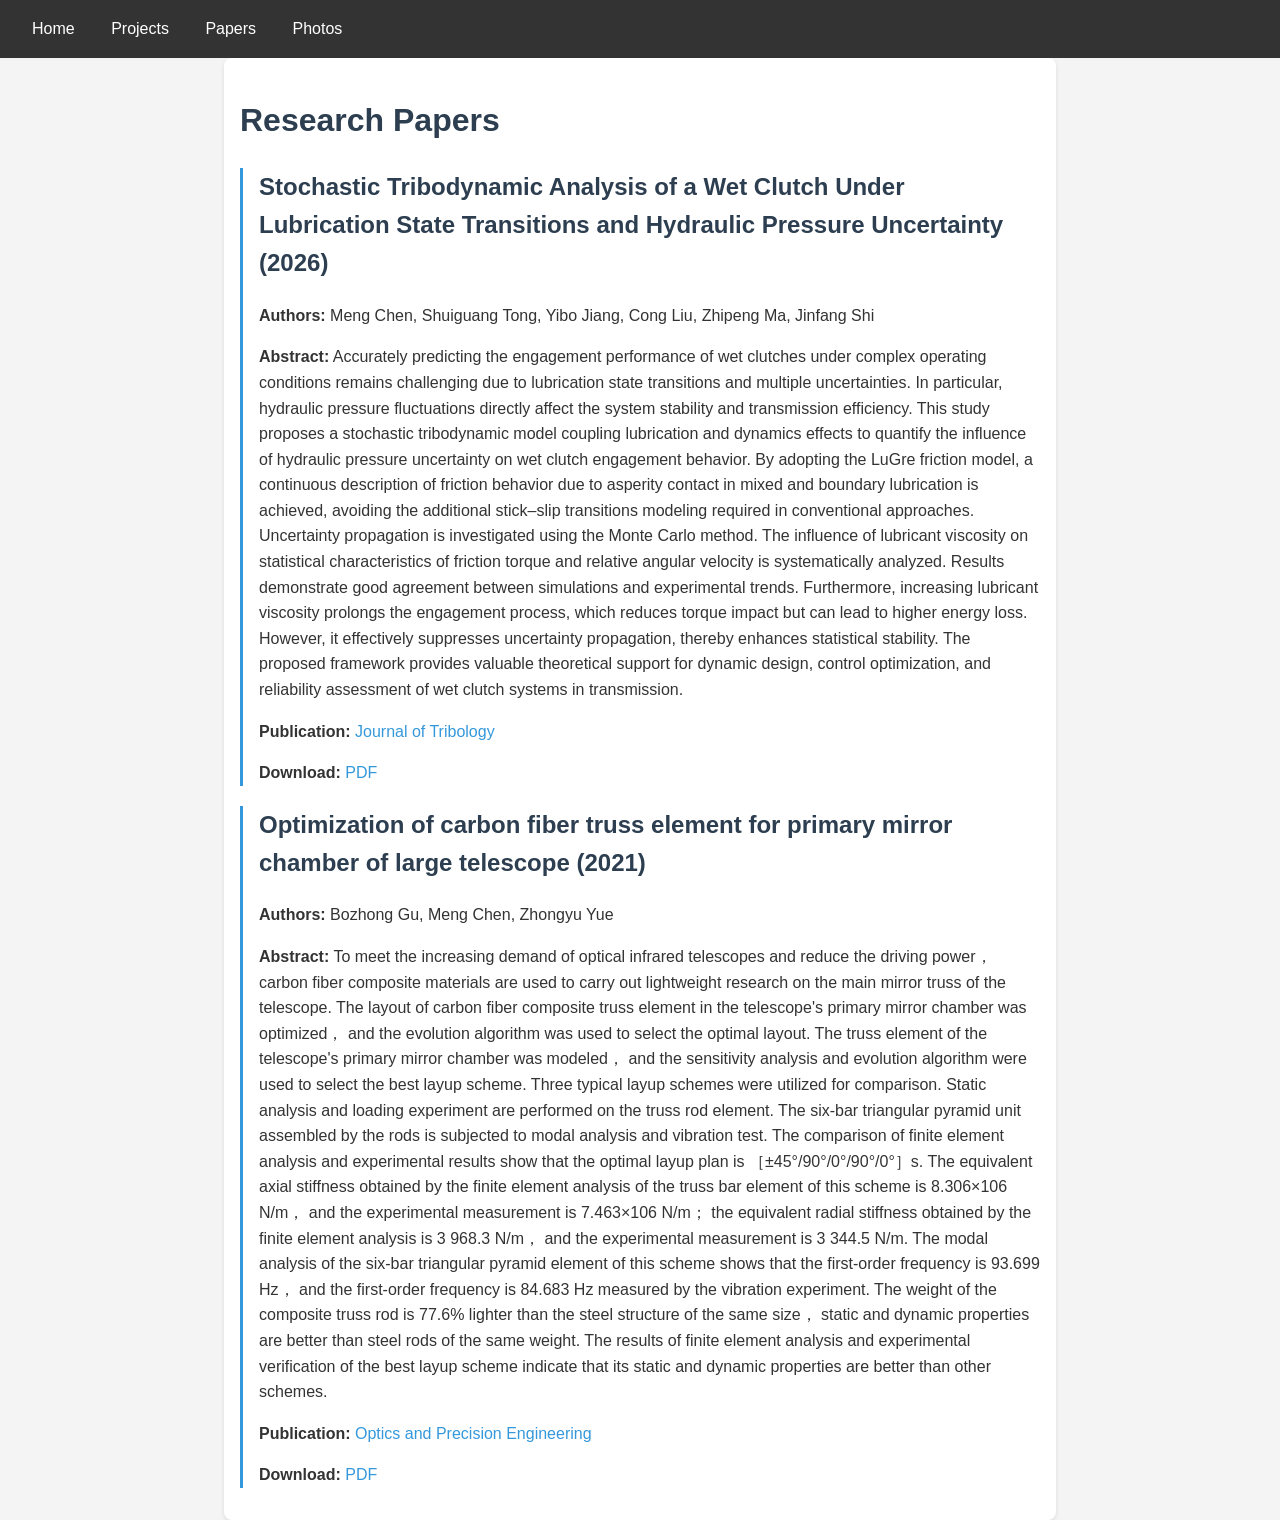
==== papers.html @ f23e03fe "Add files via upload" ====
<!DOCTYPE html>
<html lang="en">
<head>
    <meta charset="UTF-8">
    <meta name="viewport" content="width=device-width, initial-scale=1.0">
    <title>My Research - Papers</title>
    <link rel="stylesheet" href="style.css">
</head>
<body>
    <nav>
        <a href="index.html">Home</a>
        <a href="projects.html">Projects</a>
        <a href="papers.html">Papers</a>
        <a href="photos.html">Photos</a>
    </nav>
    <main>
        <h1>Research Papers</h1>
        <div class="paper-entry">
            <h2>Stochastic Tribodynamic Analysis of a Wet Clutch Under Lubrication State Transitions and Hydraulic Pressure Uncertainty (2026)</h2>
            <p><strong>Authors:</strong> Meng Chen, Shuiguang Tong, Yibo Jiang, Cong Liu, Zhipeng Ma, Jinfang Shi</p>
            <p><strong>Abstract:</strong> Accurately predicting the engagement performance of wet clutches under complex operating conditions remains challenging due to lubrication state transitions and multiple uncertainties. In particular, hydraulic pressure fluctuations directly affect the system stability and transmission efficiency. This study proposes a stochastic tribodynamic model coupling lubrication and dynamics effects to quantify the influence of hydraulic pressure uncertainty on wet clutch engagement behavior. By adopting the LuGre friction model, a continuous description of friction behavior due to asperity contact in mixed and boundary lubrication is achieved, avoiding the additional stick–slip transitions modeling required in conventional approaches. Uncertainty propagation is investigated using the Monte Carlo method. The influence of lubricant viscosity on statistical characteristics of friction torque and relative angular velocity is systematically analyzed. Results demonstrate good agreement between simulations and experimental trends. Furthermore, increasing lubricant viscosity prolongs the engagement process, which reduces torque impact but can lead to higher energy loss. However, it effectively suppresses uncertainty propagation, thereby enhances statistical stability. The proposed framework provides valuable theoretical support for dynamic design, control optimization, and reliability assessment of wet clutch systems in transmission.</p>
            <p><strong>Publication:</strong> <a href="https://doi.org/10.1115/1.4072284">Journal of Tribology
            </a></p>
            <p><strong>Download:</strong> <a href="https://watermark02.silverchair.com/trib-26-1131.pdf?token=[base64]">PDF</a>
        </div>
        <div class="paper-entry">
            <h2>Optimization of carbon fiber truss element for primary mirror chamber of large telescope (2021)</h2>
            <p><strong>Authors:</strong> Bozhong Gu, Meng Chen, Zhongyu Yue</p>
            <p><strong>Abstract:</strong> To meet the increasing demand of optical infrared telescopes and reduce the driving power， carbon fiber composite materials are used to carry out lightweight research on the main mirror truss of the telescope. The layout of carbon fiber composite truss element in the telescope's primary mirror chamber was optimized， and the evolution algorithm was used to select the optimal layout. The truss element of the telescope's primary mirror chamber was modeled， and the sensitivity analysis and evolution algorithm were used to select the best layup scheme. Three typical layup schemes were utilized for comparison. Static analysis and loading experiment are performed on the truss rod element. The six-bar triangular pyramid unit assembled by the rods is subjected to modal analysis and vibration test. The comparison of finite element analysis and experimental results show that the optimal layup plan is ［±45°/90°/0°/90°/0°］s. The equivalent axial stiffness obtained by the finite element analysis of the truss bar element of this scheme is 8.306×106 N/m， and the experimental measurement is 7.463×106 N/m； the equivalent radial stiffness obtained by the finite element analysis is 3 968.3 N/m， and the experimental measurement is 3 344.5 N/m. The modal analysis of the six-bar triangular pyramid element of this scheme shows that the first-order frequency is 93.699 Hz， and the first-order frequency is 84.683 Hz measured by the vibration experiment. The weight of the composite truss rod is 77.6% lighter than the steel structure of the same size， static and dynamic properties are better than steel rods of the same weight. The results of finite element analysis and experimental verification of the best layup scheme indicate that its static and dynamic properties are better than other schemes.</p>
            <p><strong>Publication:</strong> <a href="https://doi.org/10.37188/OPE.20212909.2116">Optics and Precision Engineering</a></p>
            <p><strong>Download:</strong> <a href="https://ope.lightpublishing.cn/previewFile?fileName=%25E5%25A4%25A7%25E5%259E%258B%25E6%259C%259B%25E8%25BF%259C%25E9%2595%259C%25E4%25B8%25BB%25E9%2595%259C%25E5%25AE%25A4%25E7%25A2%25B3%25E7%25BA%25A4%25E7%25BB%25B4%25E6%25A1%2581%25E6%259E%25B6%25E5%258D%2595%25E5%2585%2583%25E7%259A%2584%25E4%25BC%2598%25E5%258C%2596&id=20934256&type=pdf&lang=zh">PDF</a> 
        </div>
    </main>
</body>
</html>
---- style.css ----
body {
    font-family: 'Segoe UI', Tahoma, Geneva, Verdana, sans-serif;
    line-height: 1.6;
    margin: 0;
    padding: 0;
    background-color: #f4f4f4;
    color: #333;
}

nav {
    background-color: #333;
    padding: 1rem;
}

nav a {
    color: #fff;
    text-decoration: none;
    margin: 0 1rem;
}

main {
    max-width: 800px;
    margin: 0 auto;
    padding: 1rem;
    background-color: #fff;
    border-radius: 8px;
    box-shadow: 0 2px 4px rgba(0, 0, 0, 0.1);
}

h1, h2 {
    color: #2c3e50;
}

a {
    color: #3498db;
    text-decoration: none;
}

a:hover {
    text-decoration: underline;
}

/* Project cards */
.project-card {
    background: white;
    border-radius: 8px;
    padding: 1rem;
    margin-bottom: 1.5rem;
    box-shadow: 0 2px 4px rgba(0,0,0,0.1);
}

/* Paper entries */
.paper-entry {
    border-left: 3px solid #3498db;
    padding-left: 1rem;
    margin-bottom: 1rem;
}

/* Photo gallery */
.photo-grid {
    display: grid;
    grid-template-columns: repeat(2, 1fr); 
    gap: 1rem;
    align-items: stretch;
}

.photo-grid > div {
    display: flex;
    flex-direction: column;
    align-items: center;
    justify-content: flex-start;
    text-align: center;
}

.photo-grid img {
    width: 100%;
    /* border-radius: 8px; */ 
    /*object-fit: cover;*/
    height: auto;
    display: block;
}



.photo-grid .caption {
    margin-top: auto;
    font-size: 0.85rem;
    color: #444;
    line-height: 1.4;
    padding-top: 0.5rem;
}

/* Personal Introduction */
.introduction {
    display: flex;
    align-items: center;
    margin-bottom: 1.5rem;
}

.profile-container {
    display: flex;
    align-items: center;
    gap: 1.5rem;
}

.profile-picture {
    width: 250px;
    height: 300px;
    border-radius: 0;
    object-fit: cover;
    border: 3px solid #4a6cf7;
}

.bio p {
    line-height: 1.7;
    max-width: 600px;
}
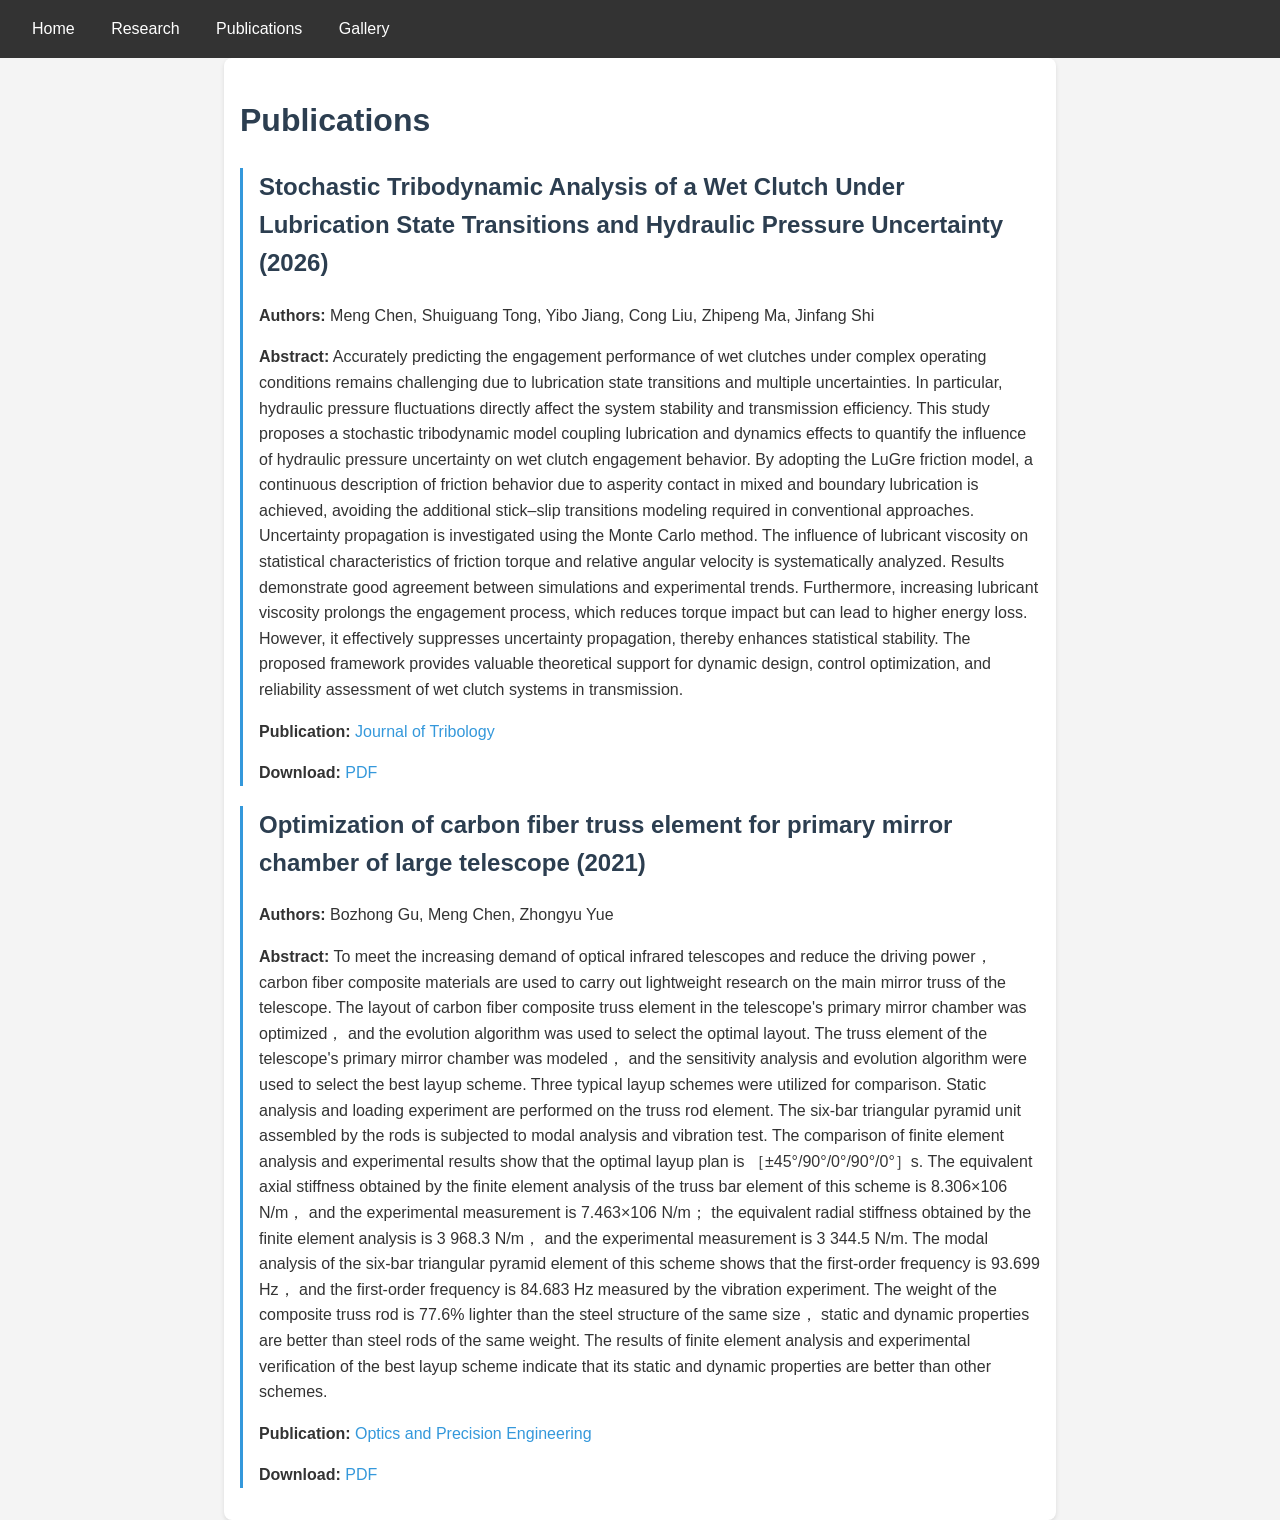
==== commit b9ce2d58: "Add files via upload" ====
--- a/papers.html
+++ b/papers.html
@@ -9,12 +9,12 @@
 <body>
     <nav>
         <a href="index.html">Home</a>
-        <a href="projects.html">Projects</a>
-        <a href="papers.html">Papers</a>
-        <a href="photos.html">Photos</a>
+        <a href="projects.html">Research</a>
+        <a href="papers.html">Publications</a>
+        <a href="photos.html">Gallery</a>
     </nav>
     <main>
-        <h1>Research Papers</h1>
+        <h1>Publications</h1>
         <div class="paper-entry">
             <h2>Stochastic Tribodynamic Analysis of a Wet Clutch Under Lubrication State Transitions and Hydraulic Pressure Uncertainty (2026)</h2>
             <p><strong>Authors:</strong> Meng Chen, Shuiguang Tong, Yibo Jiang, Cong Liu, Zhipeng Ma, Jinfang Shi</p>
